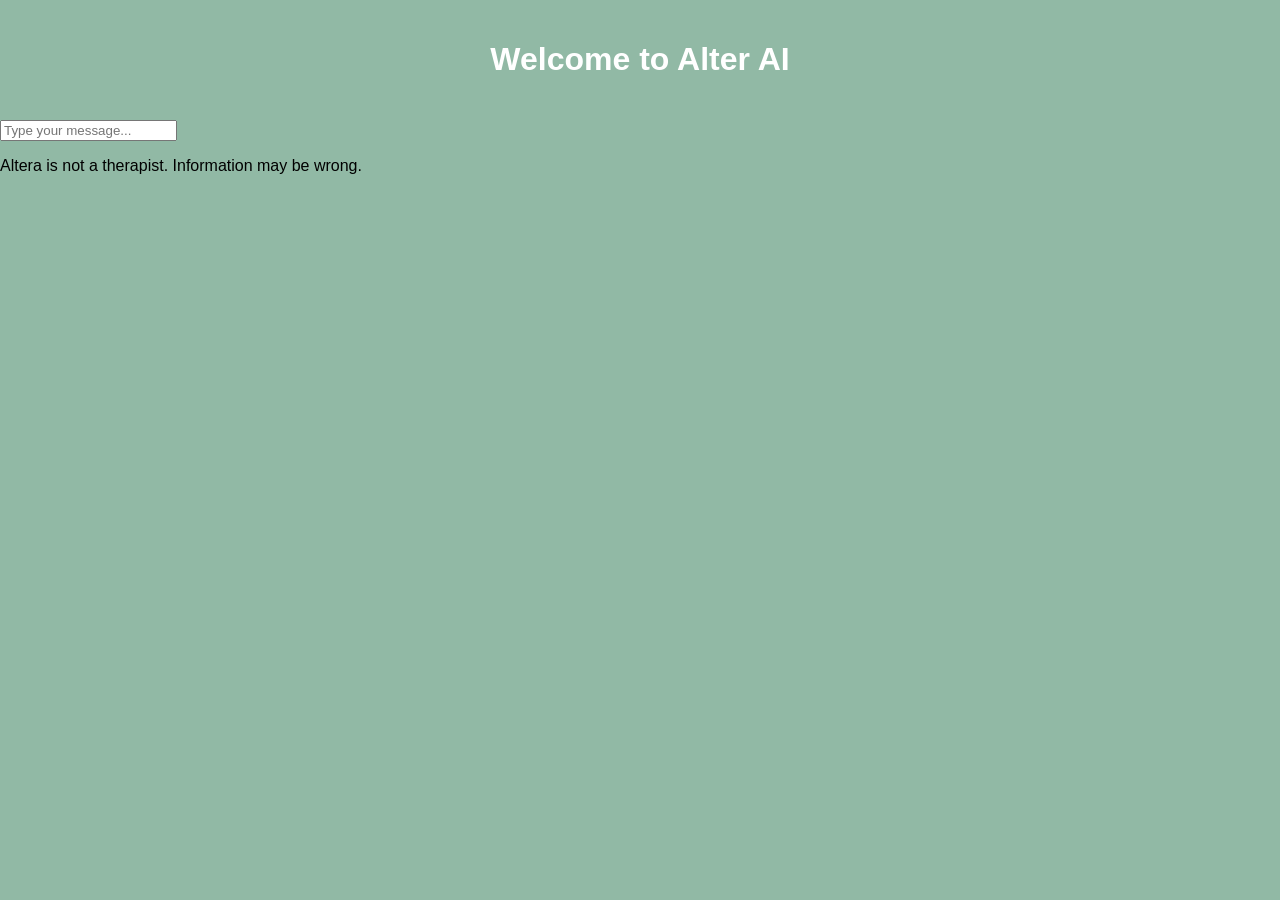
==== html/index.html @ c099c76c "Sol Frontend v.01" ====
<!DOCTYPE html>
<html lang="en">
<head>
  <meta charset="UTF-8" />
  <meta name="viewport" content="width=device-width, initial-scale=1.0" />
  <title>Alter AI</title>
  <link rel="stylesheet" href="\css\styles.css" />
</head>
<body>
  <header>
    <h1>Welcome to Alter AI</h1>
  </header>

  <main>
    <div class="chatbar">
        <input type="text" placeholder="Type your message..." />
         <p class="disclaimer">Altera is not a therapist. Information may be wrong.</p>
    </div>

  </main>

</body>
</html>
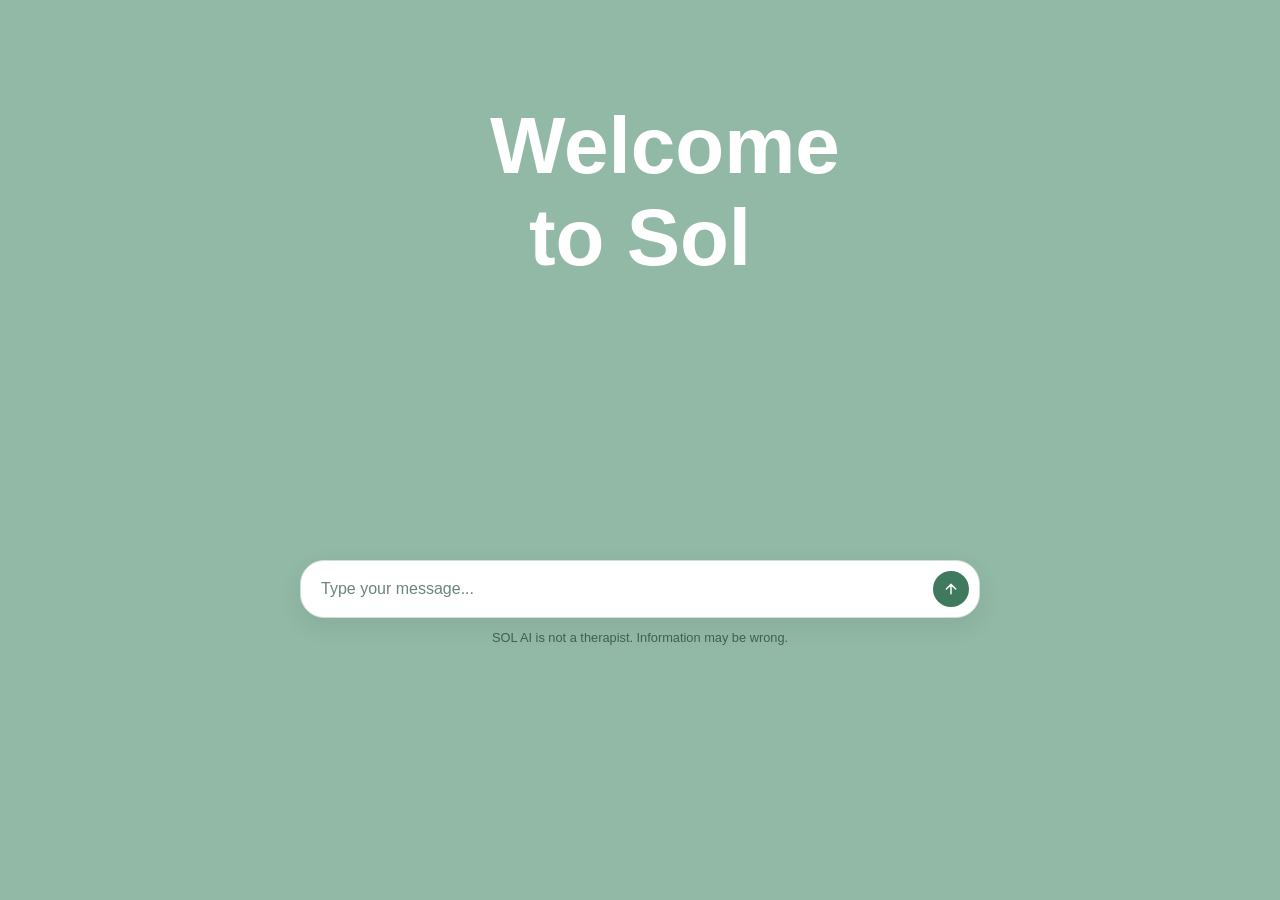
==== commit 419a9873: "Sol Frontend v.02 - Main screen looks like the same as GPT  Other features will come soon" ====
--- a/html/index.html
+++ b/html/index.html
@@ -8,15 +8,21 @@
 </head>
 <body>
   <header>
-    <h1>Welcome to Alter AI</h1>
+      <h1>Welcome to Sol</h1>
   </header>
 
   <main>
-    <div class="chatbar">
-        <input type="text" placeholder="Type your message..." />
-         <p class="disclaimer">Altera is not a therapist. Information may be wrong.</p>
+    <div class="composer">
+      <div id="typebar">
+        <textarea rows="1" placeholder="Type your message..."></textarea>
+        <button type="button" id="send-btn" aria-label="Send message">
+          <svg width="16" height="16" viewBox="0 0 24 24" fill="none" xmlns="http://www.w3.org/2000/svg">
+            <path d="M12 19V5M12 5L5 12M12 5L19 12" stroke="currentColor" stroke-width="2.2" stroke-linecap="round" stroke-linejoin="round"/>
+          </svg>
+        </button>
+      </div>
+      <p class="disclaimer">SOL AI is not a therapist. Information may be wrong.</p>
     </div>
-
   </main>
 
 </body>
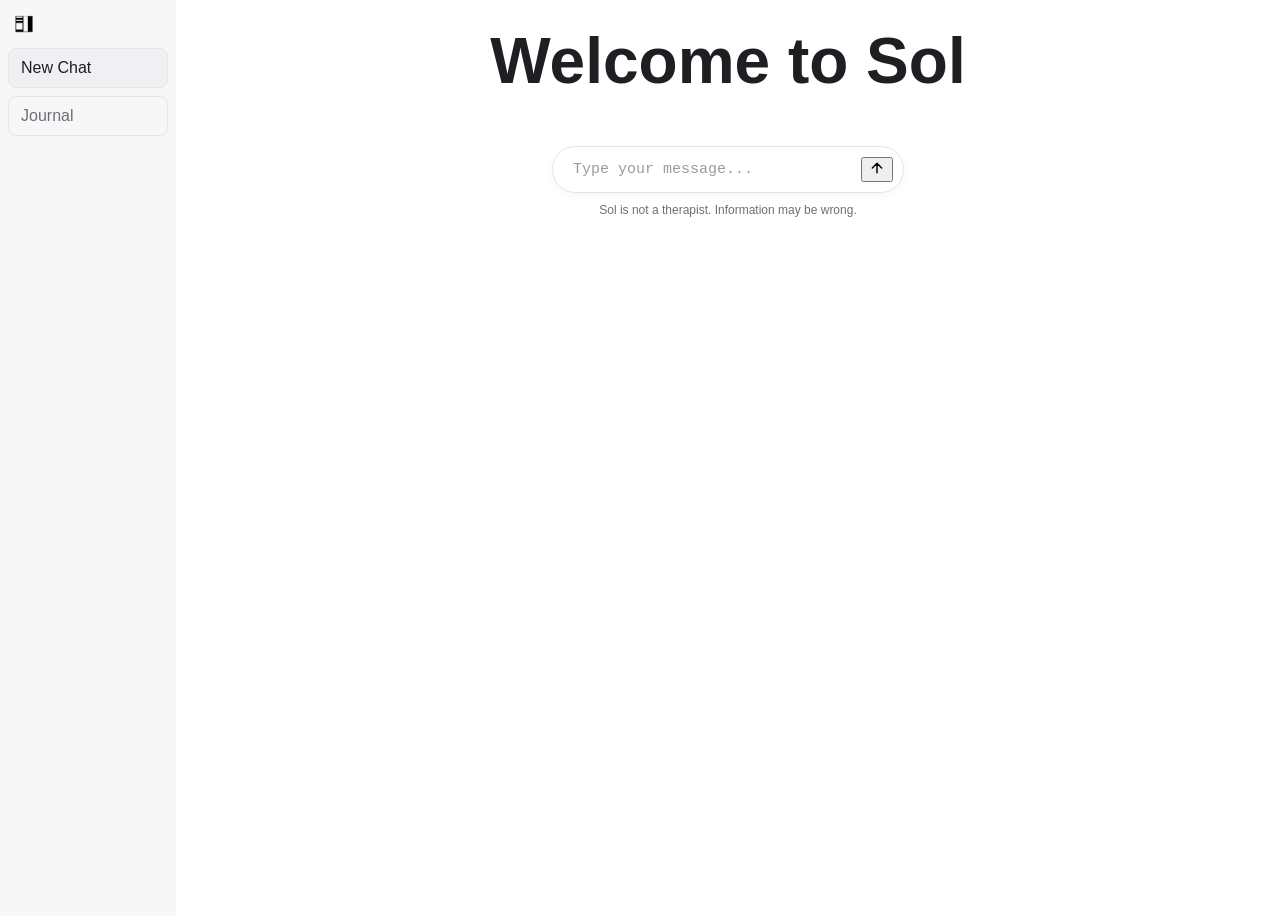
==== commit e7668a1e: "Sol Frontend v.02 - Screen can fit on any mobile screen - Collapsible button for the contents - Temp" ====
--- a/html/index.html
+++ b/html/index.html
@@ -3,27 +3,49 @@
 <head>
   <meta charset="UTF-8" />
   <meta name="viewport" content="width=device-width, initial-scale=1.0" />
-  <title>Alter AI</title>
-  <link rel="stylesheet" href="\css\styles.css" />
+  <title>Sol</title>
+  <link rel="stylesheet" href="/css/styles.css" />
 </head>
 <body>
-  <header>
-      <h1>Welcome to Sol</h1>
-  </header>
 
-  <main>
-    <div class="composer">
-      <div id="typebar">
-        <textarea rows="1" placeholder="Type your message..."></textarea>
-        <button type="button" id="send-btn" aria-label="Send message">
-          <svg width="16" height="16" viewBox="0 0 24 24" fill="none" xmlns="http://www.w3.org/2000/svg">
-            <path d="M12 19V5M12 5L5 12M12 5L19 12" stroke="currentColor" stroke-width="2.2" stroke-linecap="round" stroke-linejoin="round"/>
-          </svg>
-        </button>
+  <div class="layout">
+    <div class="tabs" id="tabs">
+      <button type="button" id="tabs-toggle" aria-label="Collapse sidebar">
+        <img src="/images/proto_tab.png" width="24" height="24" alt="" />
+      </button>
+      <ul>
+        <li class="tab active" data-tab="chat">New Chat</li>
+        <li class="tab" data-tab="journal">Journal</li>
+      </ul>
+    </div>
+
+    <div class="main">
+      <header>
+        <h1>Welcome to Sol</h1>
+      </header>
+
+      <div class="composer">
+        <div class="typebar">
+          <textarea rows="1" placeholder="Type your message..."></textarea>
+          <button type="button" id="send-btn" aria-label="Send message">
+            <svg width="16" height="16" viewBox="0 0 24 24" fill="none" xmlns="http://www.w3.org/2000/svg">
+              <path d="M12 19V5M12 5L5 12M12 5L19 12" stroke="currentColor" stroke-width="2.2" stroke-linecap="round" stroke-linejoin="round"/>
+            </svg>
+          </button>
+        </div>
+        <p class="disclaimer">Sol is not a therapist. Information may be wrong.</p>
       </div>
-      <p class="disclaimer">SOL AI is not a therapist. Information may be wrong.</p>
     </div>
-  </main>
+  </div>
+
+  <script>
+    const tabs = document.getElementById('tabs');
+    const toggleBtn = document.getElementById('tabs-toggle');
+
+    toggleBtn.addEventListener('click', () => {
+      tabs.classList.toggle('collapsed');
+    });
+  </script>
 
 </body>
 </html>
--- a/css/styles.css
+++ b/css/styles.css
@@ -0,0 +1,182 @@
+:root {
+  --bg-sidebar: #f7f7f8;
+  --bg-main: #ffffff;
+  --border: #e5e5e8;
+  --pill-bg: #f0f0f2;
+  --text-primary: #1f1f23;
+  --text-secondary: #6e6e78;
+  --text-muted: #9a9aa2;
+}
+
+html, body {
+  height: 100%;
+  margin: 0;
+  padding: 0;
+  font-family: Arial, sans-serif;
+  background: var(--bg-main);
+}
+
+#tabs-toggle {
+  display: flex;
+  align-items: center;
+  justify-content: flex-start;
+  background: none;
+  border: none;
+  padding: 4px;
+  margin-bottom: 8px;
+  cursor: pointer;
+}
+
+.tabs.collapsed {
+  width: 56px;
+}
+
+.tabs.collapsed ul,
+.tabs.collapsed .tab {
+  display: none;
+}
+
+.main {
+  flex: 1;
+  display: flex;
+  flex-direction: column;
+  min-width: 0;
+}
+
+.layout {
+  display: flex;
+  height: 100vh;
+}
+
+h1 {
+  font-size: 64px;
+  margin: 24px 0;
+  text-align: center;
+  color: var(--text-primary);
+}
+
+/* ---------- Tabs ---------- */
+.tabs {
+  flex-shrink: 0;
+  display: flex;
+  flex-direction: column;
+  width: 160px;
+  height: 100%;
+  padding: 8px;
+  background: var(--bg-sidebar);
+}
+
+.tabs ul {
+  list-style: none;
+  margin: 0;
+  padding: 0;
+}
+
+.tab {
+  padding: 10px 12px;
+  margin-bottom: 8px;
+  border: 1px solid var(--border);
+  border-radius: 8px;
+  cursor: pointer;
+  color: var(--text-secondary);
+  transition: background 0.15s ease, color 0.15s ease;
+}
+
+.tab:hover {
+  background: var(--pill-bg);
+}
+
+.tab.active {
+  background: var(--pill-bg);
+  color: var(--text-primary);
+  font-weight: 500;
+}
+
+/* ---------- Composer ---------- */
+.composer {
+  display: flex;
+  flex-direction: column;
+  align-items: center;
+  padding: 24px 0;
+}
+
+.typebar {
+  display: flex;
+  align-items: flex-end;
+  gap: 8px;
+  width: 80%;
+  max-width: 320px;
+  padding: 10px 10px 10px 20px;
+  border: 1px solid var(--border);
+  border-radius: 26px;
+  background: var(--bg-main);
+  box-shadow: 0 2px 8px rgba(0, 0, 0, 0.04);
+}
+
+.typebar textarea {
+  flex: 1;
+  border: none;
+  outline: none;
+  resize: none;
+  font-size: 15px;
+  line-height: 1.4;
+  max-height: 160px;
+  padding: 2px 0;
+  color: var(--text-primary);
+  background: transparent;
+}
+
+.typebar textarea::placeholder {
+  color: var(--text-muted);
+}
+
+.disclaimer {
+  font-size: 12px;
+  color: var(--text-secondary);
+  text-align: center;
+  margin-top: 8px;
+  padding: 2px;
+}
+
+
+@media screen and (max-width: 600px) {
+  .layout {
+    flex-direction: column;
+  }
+
+  .tabs {
+    flex-direction: column;
+    width: 100%;
+    height: auto;
+    padding: 4px;
+    overflow-x: auto;
+  }
+
+  .tab {
+    flex: 1;
+    text-align: center;
+    margin-bottom: 0;
+    margin-right: 8px;
+  }
+
+  .composer {
+    width: 100%;
+    padding: 16px 0;
+  }
+
+  .typebar {
+    width: calc(100% - 32px);
+    max-width: none;
+    padding: 10px;
+  }
+
+  .tabs.collapsed {
+    width: 56px;
+  }
+
+  .tabs.collapsed ul,
+.tabs.collapsed .tab {
+  display: none;
+}
+  
+}
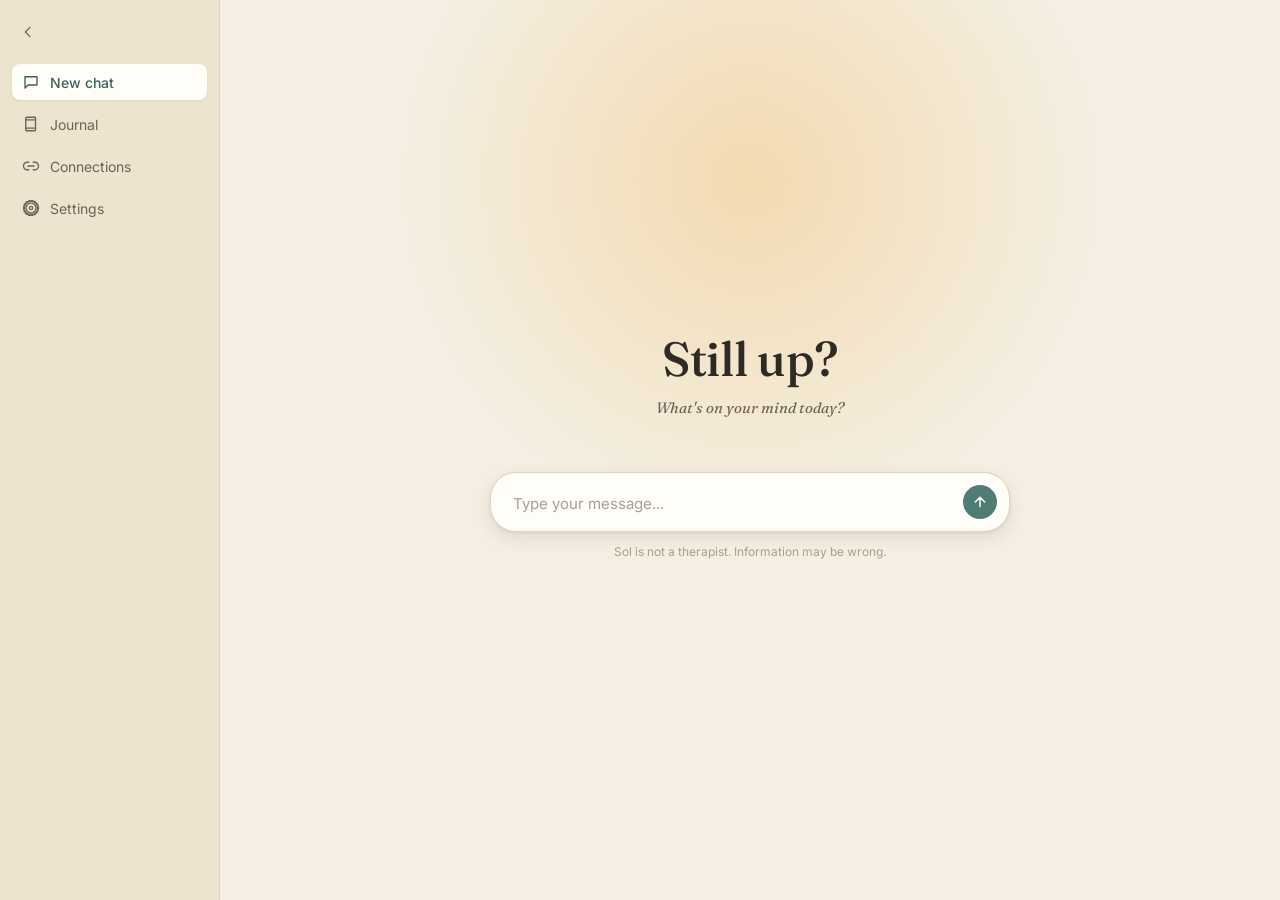
==== commit 04799efc: "Sol Frontend v.03 - Complete redesign of the chatbot design - Journal entry is functional and can sa" ====
--- a/html/index.html
+++ b/html/index.html
@@ -4,6 +4,9 @@
   <meta charset="UTF-8" />
   <meta name="viewport" content="width=device-width, initial-scale=1.0" />
   <title>Sol</title>
+  <link rel="preconnect" href="https://fonts.googleapis.com">
+  <link rel="preconnect" href="https://fonts.gstatic.com" crossorigin>
+  <link href="https://fonts.googleapis.com/css2?family=Fraunces:ital,opsz,wght@0,9..144,400;0,9..144,500;0,9..144,600;1,9..144,500&family=Inter:wght@400;500;600&display=swap" rel="stylesheet">
   <link rel="stylesheet" href="/css/styles.css" />
 </head>
 <body>
@@ -11,22 +14,64 @@
   <div class="layout">
     <div class="tabs" id="tabs">
       <button type="button" id="tabs-toggle" aria-label="Collapse sidebar">
-        <img src="/images/proto_tab.png" width="24" height="24" alt="" />
+        <svg viewBox="0 0 24 24" fill="none" stroke="currentColor" stroke-width="1.8" stroke-linecap="round" stroke-linejoin="round">
+          <path d="M15 5 8 12l7 7" />
+        </svg>
       </button>
       <ul>
-        <li class="tab active" data-tab="chat">New Chat</li>
-        <li class="tab" data-tab="journal">Journal</li>
+        <li class="tab active">
+          <a href="/">
+            <svg viewBox="0 0 24 24" fill="none" stroke="currentColor" stroke-width="1.8" stroke-linecap="round" stroke-linejoin="round">
+              <path d="M4 5h16v11H8l-4 4V5Z" />
+            </svg>
+            <span class="tab-label">New chat</span>
+          </a>
+        </li>
+        <li class="tab">
+          <a href="journal.html">
+            <svg viewBox="0 0 24 24" fill="none" stroke="currentColor" stroke-width="1.8" stroke-linecap="round" stroke-linejoin="round">
+              <path d="M5 4.5A1.5 1.5 0 0 1 6.5 3H17a1 1 0 0 1 1 1v16a1 1 0 0 1-1 1H6.5A1.5 1.5 0 0 1 5 19.5v-15Z" />
+              <path d="M5 6.5h13M5 17.5h13" />
+            </svg>
+            <span class="tab-label">Journal</span>
+          </a>
+        </li>
+        <li class="tab">
+          <a href="connections.html">
+            <svg viewBox="0 0 24 24" fill="none" stroke="currentColor" stroke-width="1.8" stroke-linecap="round" stroke-linejoin="round">
+              <path d="M9 17H7a5 5 0 0 1 0-10h2" />
+              <path d="M15 7h2a5 5 0 0 1 0 10h-2" />
+              <line x1="8" y1="12" x2="16" y2="12" />
+            </svg>
+            <span class="tab-label">Connections</span>
+          </a>
+        </li>
+        <li class="tab">
+          <a href="settings.html">
+            <svg viewBox="0 0 24 24" fill="none" stroke="currentColor" stroke-linecap="round">
+              <circle cx="12" cy="12" r="9.4" stroke-width="3" stroke-dasharray="1.6 2.5" />
+              <circle cx="12" cy="12" r="6.6" stroke-width="1.8" />
+              <circle cx="12" cy="12" r="2.2" stroke-width="1.8" />
+            </svg>
+            <span class="tab-label">Settings</span>
+          </a>
+        </li>
       </ul>
     </div>
 
-    <div class="main">
-      <header>
-        <h1>Welcome to Sol</h1>
+    <div class="main" id="main">
+      <div class="glow" aria-hidden="true"></div>
+
+      <header id="hero">
+        <h1 id="greeting">Hello.</h1>
+        <p class="subhead">What's on your mind today?</p>
       </header>
+
+      <div class="chat-log" id="chat-log"></div>
 
       <div class="composer">
         <div class="typebar">
-          <textarea rows="1" placeholder="Type your message..."></textarea>
+          <textarea id="composer-input" rows="1" placeholder="Type your message..."></textarea>
           <button type="button" id="send-btn" aria-label="Send message">
             <svg width="16" height="16" viewBox="0 0 24 24" fill="none" xmlns="http://www.w3.org/2000/svg">
               <path d="M12 19V5M12 5L5 12M12 5L19 12" stroke="currentColor" stroke-width="2.2" stroke-linecap="round" stroke-linejoin="round"/>
@@ -43,9 +88,21 @@
     const toggleBtn = document.getElementById('tabs-toggle');
 
     toggleBtn.addEventListener('click', () => {
-      tabs.classList.toggle('collapsed');
+      const collapsed = tabs.classList.toggle('collapsed');
+      toggleBtn.setAttribute('aria-label', collapsed ? 'Expand sidebar' : 'Collapse sidebar');
     });
+
+    // Greeting that follows the time of day, fitting for an app named Sol
+    const greetingEl = document.getElementById('greeting');
+    const hour = new Date().getHours();
+    const greeting =
+      hour < 5 ? 'Still up?' :
+      hour < 12 ? 'Good morning.' :
+      hour < 18 ? 'Good afternoon.' :
+      'Good evening.';
+    greetingEl.textContent = greeting;
   </script>
+  <script src="/js/chat.js"></script>
 
 </body>
 </html>
--- a/css/styles.css
+++ b/css/styles.css
@@ -1,116 +1,203 @@
+/* ---------- Tokens ---------- */
 :root {
-  --bg-sidebar: #f7f7f8;
-  --bg-main: #ffffff;
-  --border: #e5e5e8;
-  --pill-bg: #f0f0f2;
-  --text-primary: #1f1f23;
-  --text-secondary: #6e6e78;
-  --text-muted: #9a9aa2;
+  --paper: #f4efe2;
+  --card: #fffdf7;
+  --sidebar: #ece4cf;
+  --ink: #2e2a24;
+  --ink-soft: #6b6355;
+  --ink-faint: #a89f8c;
+  --rule: #ddd4bd;
+  --accent: #4f7d75;
+  --accent-dark: #3b615a;
+  --accent-tint: #dfe9e6;
+  --sun: #f3c988;
+  --shadow: 0 6px 16px rgba(46, 42, 36, 0.10), 0 1px 3px rgba(46, 42, 36, 0.08);
+
+  --font-display: "Fraunces", Georgia, serif;
+  --font-body: "Inter", -apple-system, BlinkMacSystemFont, sans-serif;
+}
+
+* {
+  box-sizing: border-box;
 }
 
 html, body {
   height: 100%;
   margin: 0;
   padding: 0;
-  font-family: Arial, sans-serif;
-  background: var(--bg-main);
+  font-family: var(--font-body);
+  color: var(--ink);
+  background: var(--paper);
+}
+
+.layout {
+  display: flex;
+  height: 100vh;
+}
+
+/* ---------- Sidebar ---------- */
+.tabs {
+  flex-shrink: 0;
+  display: flex;
+  flex-direction: column;
+  width: 220px;
+  height: 100%;
+  padding: 16px 12px;
+  background: var(--sidebar);
+  border-right: 1px solid var(--rule);
+  transition: width 0.18s ease;
+}
+
+.tabs.collapsed {
+  width: 68px;
 }
 
 #tabs-toggle {
   display: flex;
   align-items: center;
-  justify-content: flex-start;
+  justify-content: center;
+  width: 32px;
+  height: 32px;
   background: none;
   border: none;
-  padding: 4px;
-  margin-bottom: 8px;
+  border-radius: 8px;
+  color: var(--ink-soft);
+  margin-bottom: 16px;
   cursor: pointer;
-}
-
-.tabs.collapsed {
-  width: 56px;
-}
-
-.tabs.collapsed ul,
-.tabs.collapsed .tab {
-  display: none;
-}
-
-.main {
-  flex: 1;
-  display: flex;
-  flex-direction: column;
-  min-width: 0;
-}
-
-.layout {
-  display: flex;
-  height: 100vh;
-}
-
-h1 {
-  font-size: 64px;
-  margin: 24px 0;
-  text-align: center;
-  color: var(--text-primary);
-}
-
-/* ---------- Tabs ---------- */
-.tabs {
-  flex-shrink: 0;
-  display: flex;
-  flex-direction: column;
-  width: 160px;
-  height: 100%;
-  padding: 8px;
-  background: var(--bg-sidebar);
+  transition: background 0.15s ease, transform 0.18s ease;
+}
+
+#tabs-toggle svg {
+  width: 16px;
+  height: 16px;
+}
+
+#tabs-toggle:hover {
+  background: rgba(46, 42, 36, 0.06);
+}
+
+.tabs.collapsed #tabs-toggle svg {
+  transform: rotate(180deg);
 }
 
 .tabs ul {
   list-style: none;
   margin: 0;
   padding: 0;
-}
-
-.tab {
-  padding: 10px 12px;
-  margin-bottom: 8px;
-  border: 1px solid var(--border);
+  display: flex;
+  flex-direction: column;
+  gap: 6px;
+}
+
+.tab a {
+  display: flex;
+  align-items: center;
+  gap: 10px;
+  padding: 9px 10px;
   border-radius: 8px;
-  cursor: pointer;
-  color: var(--text-secondary);
+  color: var(--ink-soft);
+  text-decoration: none;
+  font-size: 14px;
+  white-space: nowrap;
+  overflow: hidden;
   transition: background 0.15s ease, color 0.15s ease;
 }
 
-.tab:hover {
-  background: var(--pill-bg);
-}
-
-.tab.active {
-  background: var(--pill-bg);
-  color: var(--text-primary);
+.tab a svg {
+  width: 18px;
+  height: 18px;
+  flex-shrink: 0;
+}
+
+.tab a:hover {
+  background: rgba(46, 42, 36, 0.06);
+}
+
+.tab.active a {
+  background: var(--card);
+  color: var(--accent-dark);
   font-weight: 500;
+  box-shadow: 0 1px 3px rgba(46, 42, 36, 0.08);
+}
+
+.tabs.collapsed .tab-label {
+  display: none;
+}
+
+.tabs.collapsed .tab a {
+  justify-content: center;
+  padding: 9px;
+}
+
+/* ---------- Main ---------- */
+.main {
+  position: relative;
+  flex: 1;
+  display: flex;
+  flex-direction: column;
+  justify-content: center;
+  align-items: center;
+  min-width: 0;
+  overflow: hidden;
+  background: var(--paper);
+}
+
+.glow {
+  position: absolute;
+  top: -20%;
+  left: 50%;
+  width: 720px;
+  height: 720px;
+  transform: translateX(-50%);
+  background: radial-gradient(circle, var(--sun) 0%, rgba(243, 201, 136, 0) 68%);
+  opacity: 0.55;
+  pointer-events: none;
+}
+
+header {
+  position: relative;
+  text-align: center;
+  margin-bottom: 40px;
+}
+
+h1 {
+  font-family: var(--font-display);
+  font-weight: 500;
+  font-size: 48px;
+  letter-spacing: -0.01em;
+  color: var(--ink);
+  margin: 0;
+}
+
+.subhead {
+  margin-top: 10px;
+  font-size: 15px;
+  color: var(--ink-soft);
+  font-style: italic;
+  font-family: var(--font-display);
 }
 
 /* ---------- Composer ---------- */
 .composer {
+  position: relative;
   display: flex;
   flex-direction: column;
   align-items: center;
-  padding: 24px 0;
+  width: 100%;
+  padding: 0 24px;
 }
 
 .typebar {
   display: flex;
   align-items: flex-end;
   gap: 8px;
-  width: 80%;
-  max-width: 320px;
-  padding: 10px 10px 10px 20px;
-  border: 1px solid var(--border);
+  width: 100%;
+  max-width: 520px;
+  padding: 12px 12px 12px 22px;
+  border: 1px solid var(--rule);
   border-radius: 26px;
-  background: var(--bg-main);
-  box-shadow: 0 2px 8px rgba(0, 0, 0, 0.04);
+  background: var(--card);
+  box-shadow: var(--shadow);
 }
 
 .typebar textarea {
@@ -118,65 +205,103 @@
   border: none;
   outline: none;
   resize: none;
+  font-family: var(--font-body);
   font-size: 15px;
-  line-height: 1.4;
+  line-height: 1.5;
   max-height: 160px;
-  padding: 2px 0;
-  color: var(--text-primary);
+  padding: 4px 0;
+  color: var(--ink);
   background: transparent;
 }
 
 .typebar textarea::placeholder {
-  color: var(--text-muted);
+  color: var(--ink-faint);
+}
+
+#send-btn {
+  flex-shrink: 0;
+  width: 34px;
+  height: 34px;
+  border: none;
+  border-radius: 50%;
+  background: var(--accent);
+  color: #fffdf7;
+  display: flex;
+  align-items: center;
+  justify-content: center;
+  cursor: pointer;
+  transition: background 0.15s ease, transform 0.1s ease;
+}
+
+#send-btn:hover {
+  background: var(--accent-dark);
+}
+
+#send-btn:active {
+  transform: scale(0.95);
+}
+
+#send-btn:focus-visible,
+#tabs-toggle:focus-visible,
+.tab a:focus-visible {
+  outline: 2px solid var(--accent-dark);
+  outline-offset: 2px;
 }
 
 .disclaimer {
   font-size: 12px;
-  color: var(--text-secondary);
+  color: var(--ink-faint);
   text-align: center;
-  margin-top: 8px;
-  padding: 2px;
-}
-
-
-@media screen and (max-width: 600px) {
+  margin-top: 12px;
+}
+
+/* ---------- Responsive ---------- */
+@media screen and (max-width: 700px) {
   .layout {
     flex-direction: column;
+    height: auto;
+    min-height: 100vh;
   }
 
   .tabs {
-    flex-direction: column;
     width: 100%;
     height: auto;
-    padding: 4px;
-    overflow-x: auto;
-  }
-
-  .tab {
-    flex: 1;
-    text-align: center;
+    flex-direction: row;
+    align-items: center;
+    border-right: none;
+    border-bottom: 1px solid var(--rule);
+    padding: 8px 12px;
+  }
+
+  .tabs.collapsed {
+    width: 100%;
+  }
+
+  #tabs-toggle {
     margin-bottom: 0;
     margin-right: 8px;
   }
 
-  .composer {
-    width: 100%;
-    padding: 16px 0;
-  }
-
-  .typebar {
-    width: calc(100% - 32px);
-    max-width: none;
-    padding: 10px;
-  }
-
-  .tabs.collapsed {
-    width: 56px;
-  }
-
-  .tabs.collapsed ul,
-.tabs.collapsed .tab {
-  display: none;
-}
-  
+  .tabs ul {
+    flex-direction: row;
+    flex: 1;
+    overflow-x: auto;
+  }
+
+  .tab a {
+    padding: 8px 10px;
+  }
+
+  .main {
+    padding: 32px 0;
+  }
+
+  h1 {
+    font-size: 34px;
+  }
+
+  .glow {
+    width: 480px;
+    height: 480px;
+  }
 }
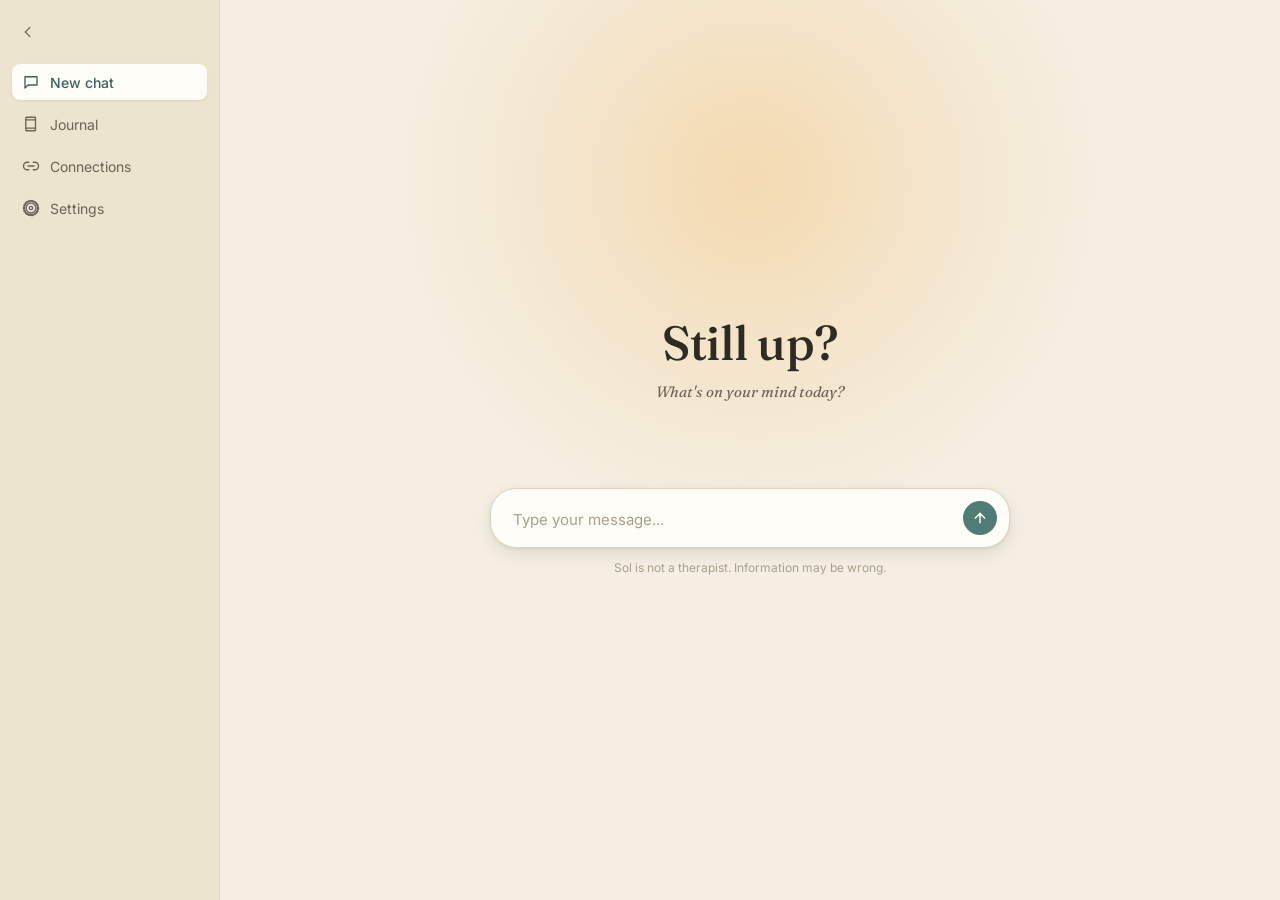
==== commit 70064926: "Sol demo v.1 Functional webapp of sol" ====
--- a/html/index.html
+++ b/html/index.html
@@ -28,7 +28,7 @@
           </a>
         </li>
         <li class="tab">
-          <a href="journal.html">
+          <a href="/html/journal.html">
             <svg viewBox="0 0 24 24" fill="none" stroke="currentColor" stroke-width="1.8" stroke-linecap="round" stroke-linejoin="round">
               <path d="M5 4.5A1.5 1.5 0 0 1 6.5 3H17a1 1 0 0 1 1 1v16a1 1 0 0 1-1 1H6.5A1.5 1.5 0 0 1 5 19.5v-15Z" />
               <path d="M5 6.5h13M5 17.5h13" />
@@ -47,7 +47,7 @@
           </a>
         </li>
         <li class="tab">
-          <a href="settings.html">
+          <a href="/html/settings.html">
             <svg viewBox="0 0 24 24" fill="none" stroke="currentColor" stroke-linecap="round">
               <circle cx="12" cy="12" r="9.4" stroke-width="3" stroke-dasharray="1.6 2.5" />
               <circle cx="12" cy="12" r="6.6" stroke-width="1.8" />
--- a/css/styles.css
+++ b/css/styles.css
@@ -177,6 +177,48 @@
   font-family: var(--font-display);
 }
 
+/* ---------- Chat ---------- */
+.chat-log {
+  position: relative;
+  width: min(680px, calc(100% - 48px));
+  max-height: 46vh;
+  overflow-y: auto;
+  display: flex;
+  flex-direction: column;
+  gap: 12px;
+  margin: 0 0 24px;
+  padding: 4px;
+}
+
+.chat-message {
+  max-width: 82%;
+  padding: 11px 14px;
+  border-radius: 16px;
+  font-size: 15px;
+  line-height: 1.5;
+  white-space: pre-wrap;
+  box-shadow: 0 1px 2px rgba(46, 42, 36, 0.06);
+}
+
+.chat-message.user {
+  align-self: flex-end;
+  color: #fffdf7;
+  background: var(--accent);
+  border-bottom-right-radius: 4px;
+}
+
+.chat-message.assistant {
+  align-self: flex-start;
+  background: var(--card);
+  border: 1px solid var(--rule);
+  border-bottom-left-radius: 4px;
+}
+
+.chat-message.pending {
+  color: var(--ink-soft);
+  font-style: italic;
+}
+
 /* ---------- Composer ---------- */
 .composer {
   position: relative;
@@ -248,6 +290,11 @@
   outline-offset: 2px;
 }
 
+#send-btn:disabled {
+  cursor: wait;
+  opacity: 0.65;
+}
+
 .disclaimer {
   font-size: 12px;
   color: var(--ink-faint);
@@ -304,4 +351,4 @@
     width: 480px;
     height: 480px;
   }
-}+}
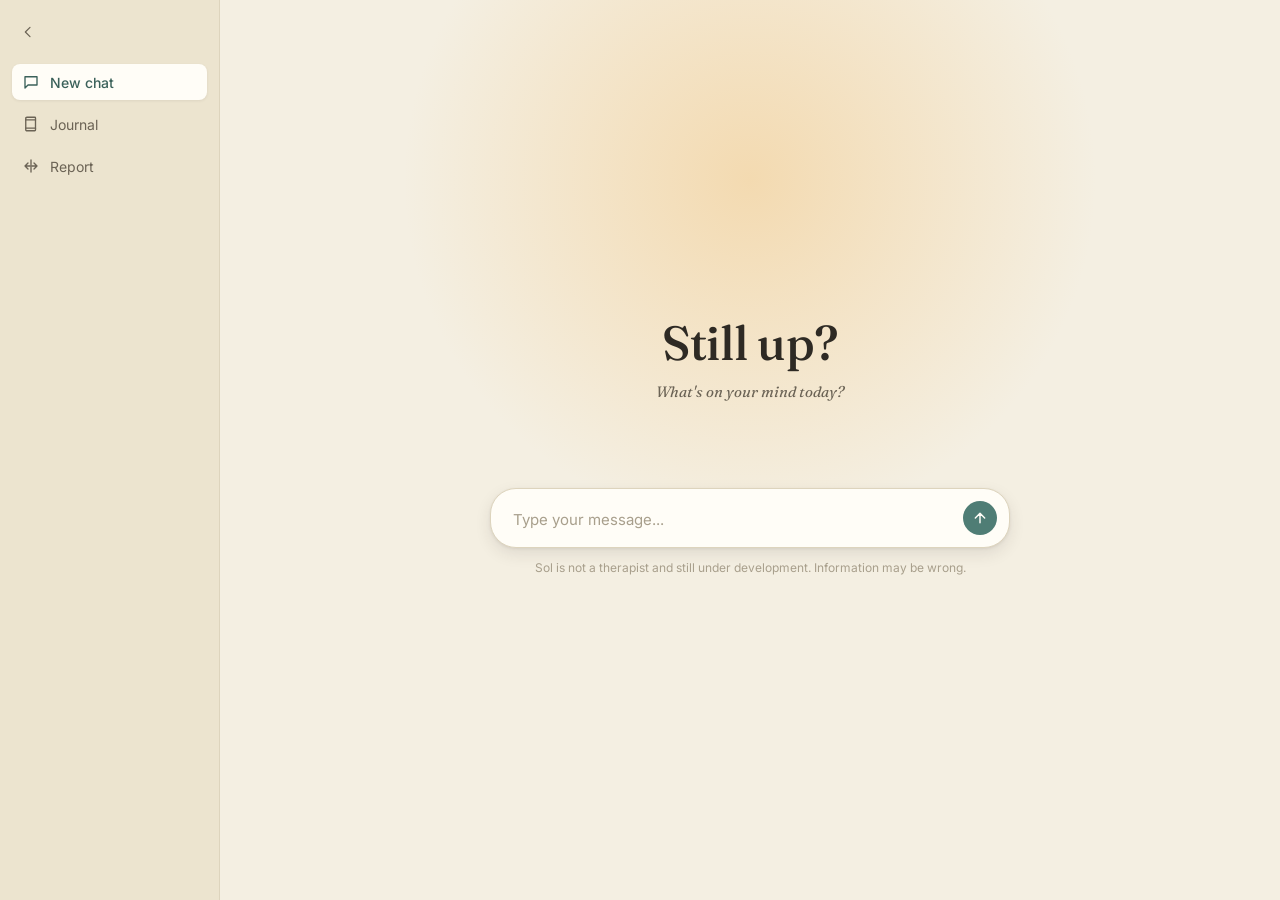
==== commit 86562dd7: "Update index.html" ====
--- a/html/index.html
+++ b/html/index.html
@@ -37,26 +37,13 @@
           </a>
         </li>
         <li class="tab">
-          <a href="connections.html">
+          <a href="">
             <svg viewBox="0 0 24 24" fill="none" stroke="currentColor" stroke-width="1.8" stroke-linecap="round" stroke-linejoin="round">
-              <path d="M9 17H7a5 5 0 0 1 0-10h2" />
-              <path d="M15 7h2a5 5 0 0 1 0 10h-2" />
-              <line x1="8" y1="12" x2="16" y2="12" />
+              <path d="M12 20v-6M12 4v6M4 12h16M4 12l4-4M4 12l4 4M20 12l-4-4M20 12l-4 4" />
             </svg>
-            <span class="tab-label">Connections</span>
+            <span class="tab-label">Report</span>
           </a>
         </li>
-        <li class="tab">
-          <a href="/html/settings.html">
-            <svg viewBox="0 0 24 24" fill="none" stroke="currentColor" stroke-linecap="round">
-              <circle cx="12" cy="12" r="9.4" stroke-width="3" stroke-dasharray="1.6 2.5" />
-              <circle cx="12" cy="12" r="6.6" stroke-width="1.8" />
-              <circle cx="12" cy="12" r="2.2" stroke-width="1.8" />
-            </svg>
-            <span class="tab-label">Settings</span>
-          </a>
-        </li>
-      </ul>
     </div>
 
     <div class="main" id="main">
@@ -78,7 +65,7 @@
             </svg>
           </button>
         </div>
-        <p class="disclaimer">Sol is not a therapist. Information may be wrong.</p>
+        <p class="disclaimer">Sol is not a therapist and still under development. Information may be wrong.</p>
       </div>
     </div>
   </div>
